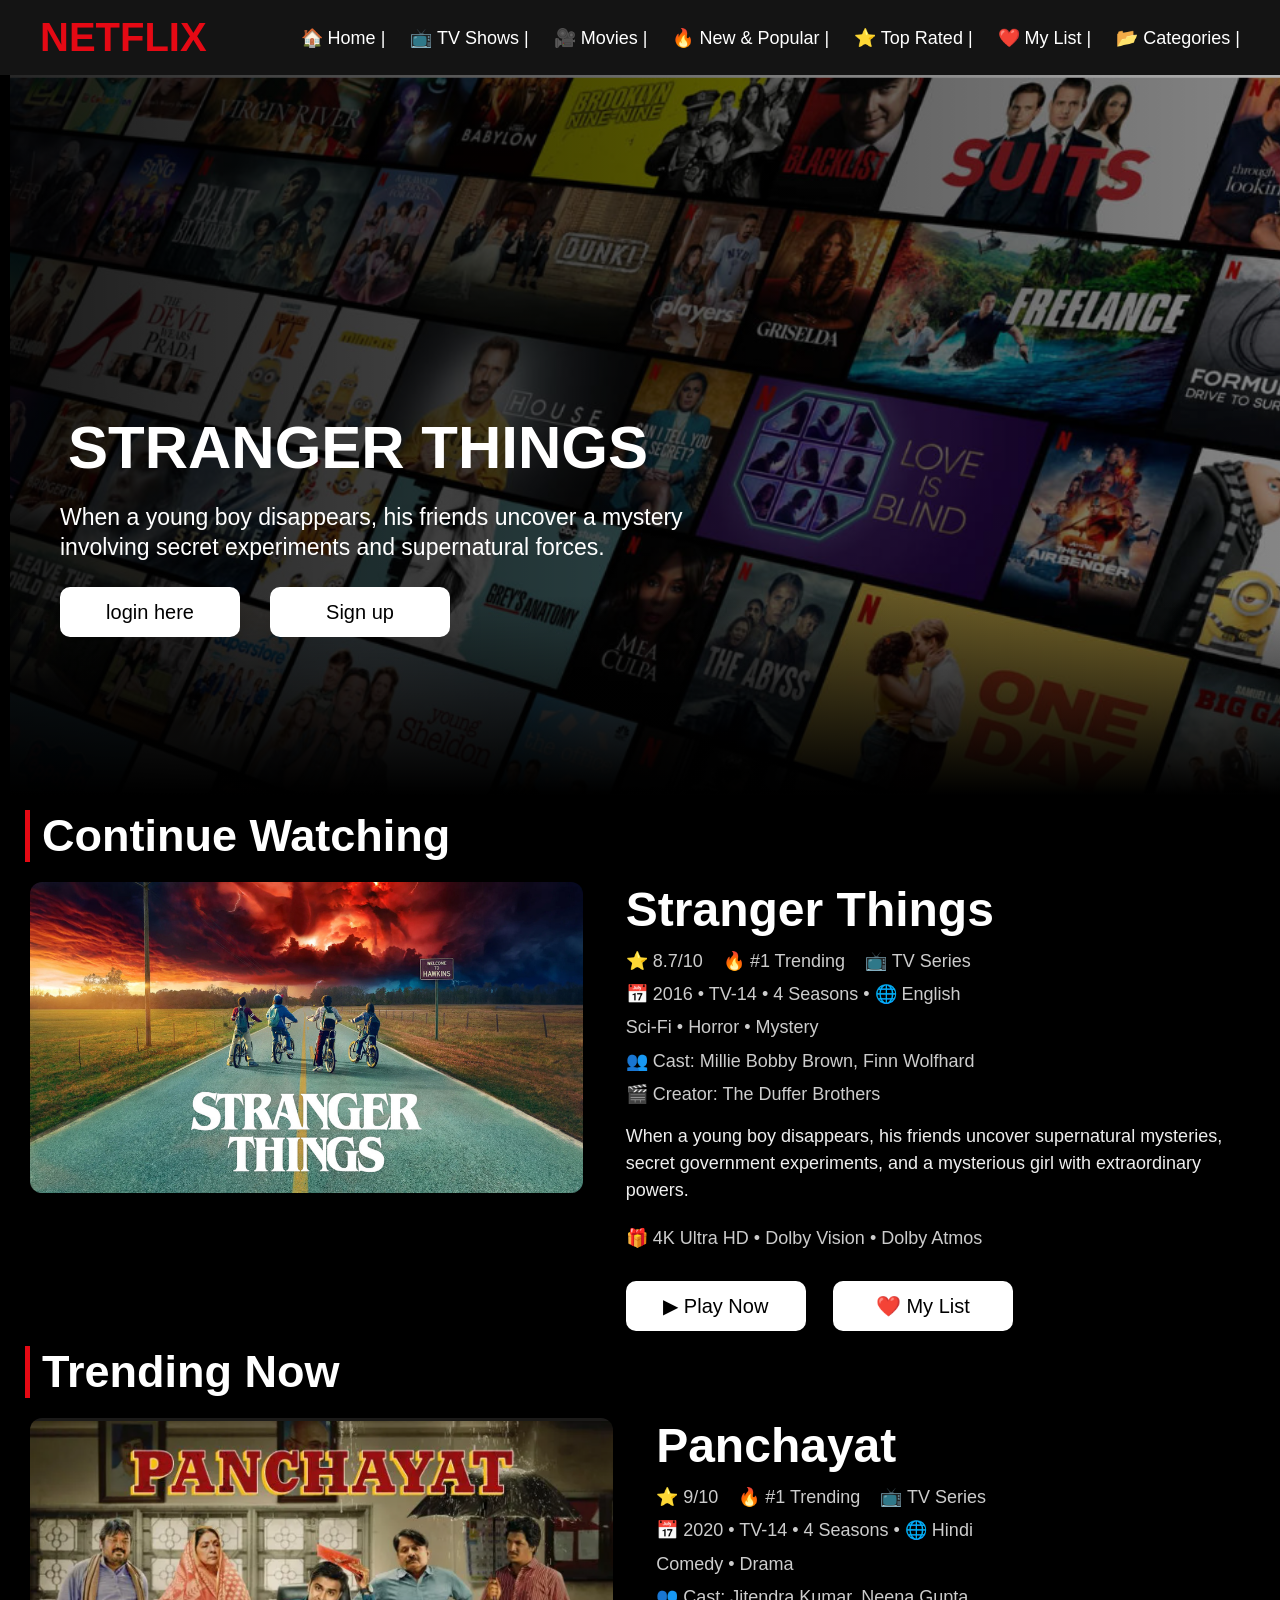
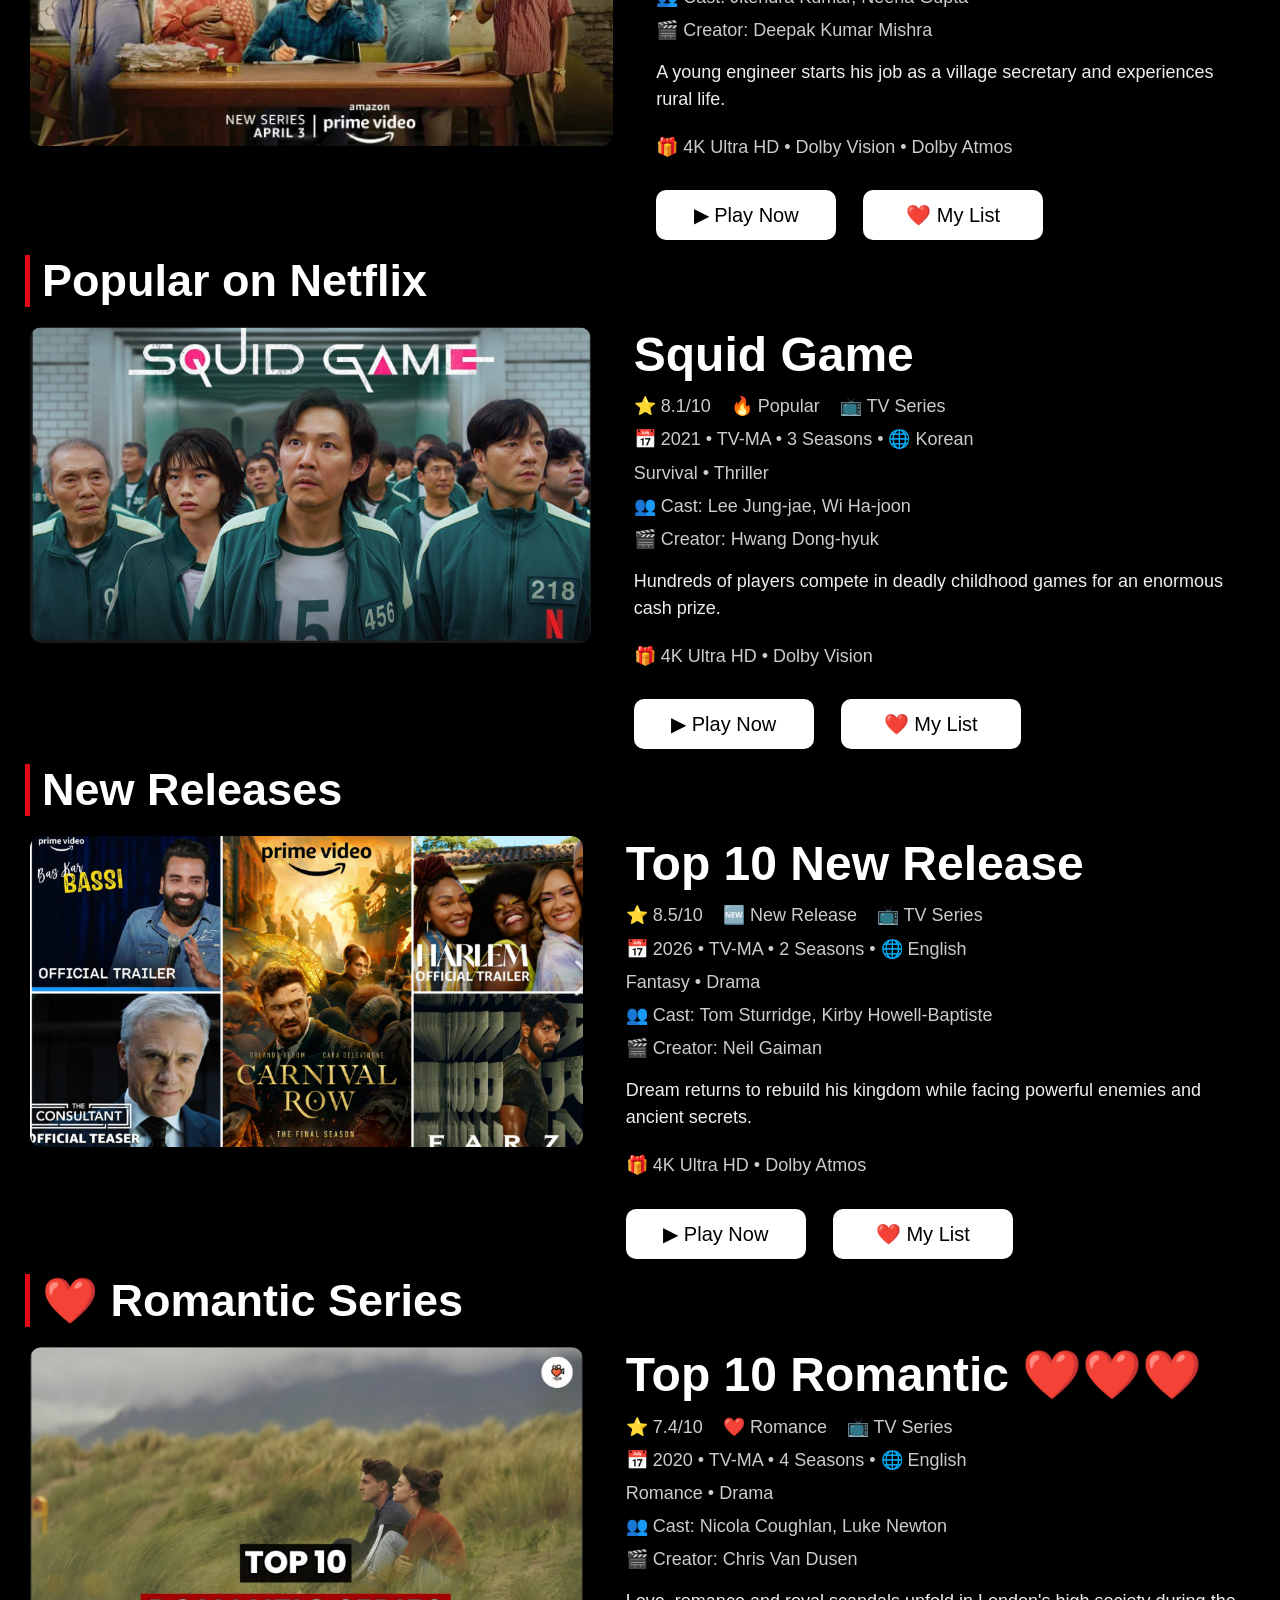
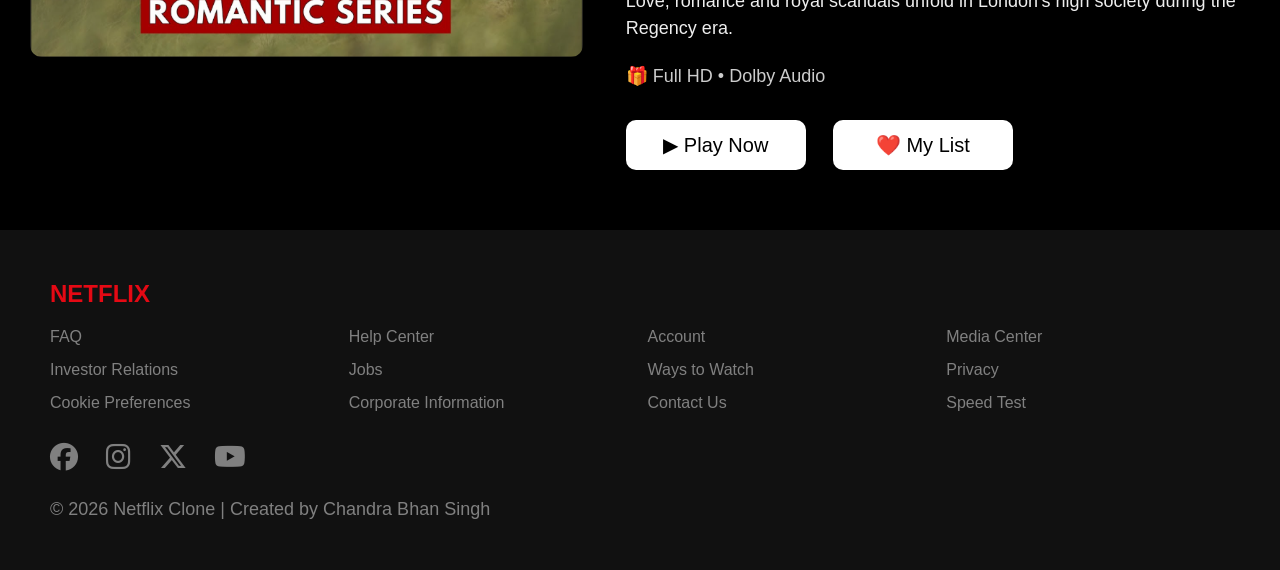
==== index.html @ 5c164d1e "Rename main.html to index.html" ====
<!DOCTYPE html>
<html lang="en">

<head>
    <meta charset="UTF-8">
    <meta name="viewport" content="width=device-width, initial-scale=1.0">
    <link rel="stylesheet" href="https://cdnjs.cloudflare.com/ajax/libs/font-awesome/6.6.0/css/all.min.css">
    <link rel="stylesheet" href="index.css">
    <title>Document</title>
</head>

<body>
    <nav>
        <div class="logo">NETFLIX</div>
        <div class="menu">
            <a href="index.html"> 🏠 Home | </a>
            <a href="show.html"> 📺 TV Shows | </a>
            <a href="movie.html"> 🎥 Movies | </a>
            <a href="pupular.html"> 🔥 New & Popular | </a>
            <a href="top.html"> ⭐ Top Rated | </a>
            <a href="mylist.html"> ❤️ My List | </a>
            <a href="categories.html"> 📂 Categories | </a>
        </div>
    </nav>


    <section class="hero">
        <div class="hero-content">
            <h1>STRANGER THINGS</h1>
            <p>
                When a young boy disappears, his friends uncover a mystery <br>
                involving secret experiments and supernatural forces.
            </p>
            <div class="btn-group">
                <a href="login.html" class="auth-btn">login here</a>
                <a href="login.html" class="auth-btn">Sign up</a>
            </div>
        </div>
    </section>

    <section class="section">
        <h2 class="title">Continue Watching</h2>
        <div class="movies">
            <a href="https://www.youtube.com/watch?v=oqxAJKy0ii4" target="_blank">
                <img src="image/strainger things.jpg" alt="Stranger Things">
            </a>
            <div class="details">
                <h3>Stranger Things</h3>
                <p class="info">
                    ⭐ 8.7/10 &nbsp;&nbsp; 🔥 #1 Trending &nbsp;&nbsp; 📺 TV Series
                </p>
                <p class="year">
                    📅 2016 • TV-14 • 4 Seasons • 🌐 English
                </p>
                <p class="genre">
                    Sci-Fi • Horror • Mystery
                </p>
                <p class="cast">
                    👥 Cast: Millie Bobby Brown, Finn Wolfhard
                </p>
                <p class="creator">
                    🎬 Creator: The Duffer Brothers
                </p>
                <p class="desc">
                    When a young boy disappears, his friends uncover
                    supernatural mysteries, secret government experiments,
                    and a mysterious girl with extraordinary powers.
                </p>
                <p class="quality">
                    🎁 4K Ultra HD • Dolby Vision • Dolby Atmos
                </p>
                <div class="btn-group">
                    <a href="show.html" class="auth-btn">▶ Play Now</a>
                    <a href="mylist.html" class="auth-btn">❤️ My List</a>
                </div>
            </div>
        </div>
    </section>

    <section class="section">
        <h2 class="title">Trending Now</h2>
        <div class="movies">
            <a href="https://www.youtube.com/watch?v=oqxAJKy0ii4" target="_blank">
                <img src="homeimg/panchayat.png" alt="Panchayat">
            </a>
            <div class="details">
                <h3>Panchayat</h3>
                <p class="info">
                    ⭐ 9/10 &nbsp;&nbsp; 🔥 #1 Trending &nbsp;&nbsp; 📺 TV Series
                </p>
                <p class="year">
                    📅 2020 • TV-14 • 4 Seasons • 🌐 Hindi
                </p>
                <p class="genre">
                    Comedy • Drama
                </p>
                <p class="cast">
                    👥 Cast: Jitendra Kumar, Neena Gupta
                </p>
                <p class="creator">
                    🎬 Creator: Deepak Kumar Mishra
                </p>
                <p class="desc">
                    A young engineer starts his job as a village secretary
                    and experiences rural life.
                </p>
                <p class="quality">
                    🎁 4K Ultra HD • Dolby Vision • Dolby Atmos
                </p>
                <div class="btn-group">
                    <a href="show.html" class="auth-btn">▶ Play Now</a>
                    <a href="mylist.html" class="auth-btn">❤️ My List</a>
                </div>
            </div>
        </div>
    </section>

    <section class="section">
        <h2 class="title">Popular on Netflix</h2>

        <div class="movies">

            <a href="https://www.youtube.com/watch?v=oqxAJKy0ii4" target="_blank">
                <img src="homeimg/squid2.png" alt="Squid Game">
            </a>

            <div class="details">

                <h3>Squid Game</h3>

                <p class="info">
                    ⭐ 8.1/10 &nbsp;&nbsp; 🔥 Popular &nbsp;&nbsp; 📺 TV Series
                </p>

                <p class="year">
                    📅 2021 • TV-MA • 3 Seasons • 🌐 Korean
                </p>

                <p class="genre">
                    Survival • Thriller
                </p>

                <p class="cast">
                    👥 Cast: Lee Jung-jae, Wi Ha-joon
                </p>

                <p class="creator">
                    🎬 Creator: Hwang Dong-hyuk
                </p>

                <p class="desc">
                    Hundreds of players compete in deadly childhood games
                    for an enormous cash prize.
                </p>

                <p class="quality">
                    🎁 4K Ultra HD • Dolby Vision
                </p>
                <div class="btn-group">
                    <a href="show.html" class="auth-btn">▶ Play Now</a>
                    <a href="mylist.html" class="auth-btn">❤️ My List</a>
                </div>

            </div>

        </div>
    </section>

    <section class="section">
        <h2 class="title">New Releases</h2>

        <div class="movies">

            <a href="https://www.youtube.com/watch?v=oqxAJKy0ii4" target="_blank">
                <img src="homeimg/newrelease.png" alt="The Sandman">
            </a>

            <div class="details">

                <h3>Top 10 New Release </h3>

                <p class="info">
                    ⭐ 8.5/10 &nbsp;&nbsp; 🆕 New Release &nbsp;&nbsp; 📺 TV Series
                </p>

                <p class="year">
                    📅 2026 • TV-MA • 2 Seasons • 🌐 English
                </p>

                <p class="genre">
                    Fantasy • Drama
                </p>

                <p class="cast">
                    👥 Cast: Tom Sturridge, Kirby Howell-Baptiste
                </p>

                <p class="creator">
                    🎬 Creator: Neil Gaiman
                </p>

                <p class="desc">
                    Dream returns to rebuild his kingdom while facing
                    powerful enemies and ancient secrets.
                </p>

                <p class="quality">
                    🎁 4K Ultra HD • Dolby Atmos
                </p>

                <div class="btn-group">
                    <a href="show.html" class="auth-btn">▶ Play Now</a>
                    <a href="mylist.html" class="auth-btn">❤️ My List</a>
                </div>
            </div>

        </div>
    </section>





    <section class="section">
        <h2 class="title">❤️ Romantic Series</h2>

        <div class="movies">

            <a href="https://www.youtube.com/watch?v=oqxAJKy0ii4" target="_blank">
                <img src="homeimg/romantic.png" alt="Bridgerton">
            </a>

            <div class="details">

                <h3>Top 10 Romantic ❤️❤️❤️</h3>

                <p class="info">
                    ⭐ 7.4/10 &nbsp;&nbsp; ❤️ Romance &nbsp;&nbsp; 📺 TV Series
                </p>

                <p class="year">
                    📅 2020 • TV-MA • 4 Seasons • 🌐 English
                </p>

                <p class="genre">
                    Romance • Drama
                </p>

                <p class="cast">
                    👥 Cast: Nicola Coughlan, Luke Newton
                </p>

                <p class="creator">
                    🎬 Creator: Chris Van Dusen
                </p>

                <p class="desc">
                    Love, romance and royal scandals unfold in London's
                    high society during the Regency era.
                </p>

                <p class="quality">
                    🎁 Full HD • Dolby Audio
                </p>

                <div class="btn-group">
                    <a href="show.html" class="auth-btn">▶ Play Now</a>
                    <a href="mylist.html" class="auth-btn">❤️ My List</a>
                </div>

            </div>

        </div>
    </section>
    <footer class="footer">
        <h2>NETFLIX</h2>
        <div class="footer-links">
            <a href="#">FAQ</a>
            <a href="#">Help Center</a>
            <a href="#">Account</a>
            <a href="#">Media Center</a>
            <a href="#">Investor Relations</a>
            <a href="#">Jobs</a>
            <a href="#">Ways to Watch</a>
            <a href="#">Privacy</a>
            <a href="#">Cookie Preferences</a>
            <a href="#">Corporate Information</a>
            <a href="#">Contact Us</a>
            <a href="#">Speed Test</a>
        </div>
        <div class="social">
            <i class="fa-brands fa-facebook"></i>
            <i class="fa-brands fa-instagram"></i>
            <i class="fa-brands fa-x-twitter"></i>
            <i class="fa-brands fa-youtube"></i>
        </div>
        <p>© 2026 Netflix Clone | Created by Chandra Bhan Singh</p>
    </footer>
    </div>
</body>

</html>
---- index.css ----
* {
    margin: 0;
    padding: 0;
    box-sizing: border-box;
}

body {
    background: #000;
    color: white;
    font-family: Arial, Helvetica, sans-serif;
}

nav {
    display: flex;
    align-items: center;
    justify-content: space-between;
    background: #141414;
    padding: 15px 40px;
    position: sticky;
    top: 0;
    z-index: 1000;
}

nav a:hover {
    color: #E50914;
}

.logo {
    font-size: 40px;
    color: #E50914;
    font-weight: bold;
}

.menu {
    display: flex;
    gap: 25px;
}

.menu a {
    color: white;
    text-decoration: none;
    font-size: 18px;
    transition: .3s;
}

.menu a:hover {
    color: #E50914;
}

.hero {
    height: 80vh;
    background-image: linear-gradient(to right, rgba(0, 0, 0, 0.85), rgba(0, 0, 0, .3)),
        url("mainwall.png");
    background-size: cover;
    background-position: center top;
    display: flex;
    align-items: center;
    padding-left: 50px;
    margin-left: 10px;
    position: relative;
}

.hero-content {
    margin-top: 150px;
    width: 900px;
    position: relative;
    z-index: 2;
}

.hero h1 {
    font-size: 60px;
    margin-bottom: 20px;
    margin-left: 8px;
}

.hero p {
    color: white;
    font-size: 23px;
    line-height: 30px;
    margin-bottom: 25px;
}

.auth-btn {
    display: inline-block;
    padding: 12px 25px;
    background: #fff;
    color: #000;
    text-decoration: none;
    border-radius: 12px;
    font-size: 18px;
    margin-right: 15px;
    cursor: pointer;
    position: relative;
    z-index: 3;
}

.auth-btn:hover {
    background: orange;
    color: #000;
}

.auth-input {
    background: rgba(255, 255, 255, .15);
    color: white;
    border: 1px solid rgba(255, 255, 255, .3);
    padding: 12px 25px;
    border: none;
    font-size: 18px;
    margin-right: 15px;
    cursor: pointer;
    border-radius: 12px;
}

.auth-input::placeholder {
    color: #ddd;
}

.title {
    border-left: 5px solid #E50914;
    padding-left: 12px;
    color: white;
    font-size: 45px;
    font-weight: bold;
    margin: 0 0 10px 35px;
}

.section {
    margin: 15px 0;
    padding: 0;
}

.section h2 {
    color: white;
    font-size: 45px;
    margin-left: 25px;
    margin-bottom: 20px;
}

.movies {
    display: flex;
    align-items: flex-start;
    gap: 18px;
    padding: 0 30px;
    margin: 15px 0;
}

.movies img {
    width: 100%;
    max-width: 620px;
    aspect-ratio: 16 / 9;
    object-fit: cover;
    border-radius: 12px;
    display: block;
}

.details {
    max-width: 750px;
    display: flex;
    flex-direction: column;
    justify-content: center;
    margin-left: 25px;
    align-items: flex-start;
}

.details h3 {
    font-size: 48px;
    margin-bottom: 8px;
}

.details .auth-btn {
    display: inline-flex;
    align-items: center;
    justify-content: center;

    width: 180px;
    /* dono button same width */
    height: 50px;
    /* same height */

    margin-top: 0px;
    margin-right: 12px;

    background: #fff;
    color: #000;
    text-decoration: none;
    border-radius: 10px;
    font-size: 20px;
}

.btn-group {
    display: flex;
    gap: 15px;
    margin-top: 20px;
}

.btn-group .auth-btn {
    width: 180px;
    height: 50px;

    display: flex;
    align-items: center;
    justify-content: center;

    font-size: 20px;
    border-radius: 10px;
}

.desc {
    font-size: 20px;
    color: #eee;
    line-height: 1.7;
    max-width: 700px;
    margin: 15px 0;
}



h1 {
    margin: 30px 0 15px 30px;
    color: white;
}

.footer {
    background: #111;
    color: white;
    padding: 50px;
    margin-top: 60px;
}

.footer h2 {
    color: #E50914;
    margin-bottom: 20px;
}

.footer-links {
    display: grid;
    grid-template-columns: repeat(4, 1fr);
    gap: 15px;
    margin-bottom: 25px;
}

.footer-links a {
    color: #b3b3b3;
    text-decoration: none;
}

.footer-links a:hover {
    color: white;
}

.social {
    font-size: 28px;
    margin-bottom: 20px;
    margin-top: 30px;
}

.social i {
    font-size: 28px;
    color: #808080;
    margin-right: 20px;
    cursor: pointer;
    transition: .3s;
}

.social i:hover {
    color: #fff;
    transform: scale(1.2);
}

.footer p {
    color: #808080;
    margin-top: 25px;
    font-size: 18px;
}

.footer a {
    color: #808080;
    text-decoration: none;
    transition: .3s;
}

.footer a:hover {
    color: white;
}

.hero::after {
    content: "";
    position: absolute;
    left: 0;
    bottom: 0;
    width: 100%;
    height: 200px;
    background: linear-gradient(transparent, #000);
    pointer-events: none;
}

.info,
.year,
.genre,
.cast,
.creator,
.quality {
    font-size: 18px;
    color: #ccc;
    margin: 4px 0;
    line-height: 1.4;
}

.desc {
    font-size: 18px;
    line-height: 1.5;
    color: #eee;
    margin: 12px 0;
    max-width: 700px;
}

.quality {
    font-size: 18px;
    color: #ccc;
    margin: 10px 0;
    display: flex;
    align-items: center;
    gap: 8px;
    flex-wrap: nowrap;
}
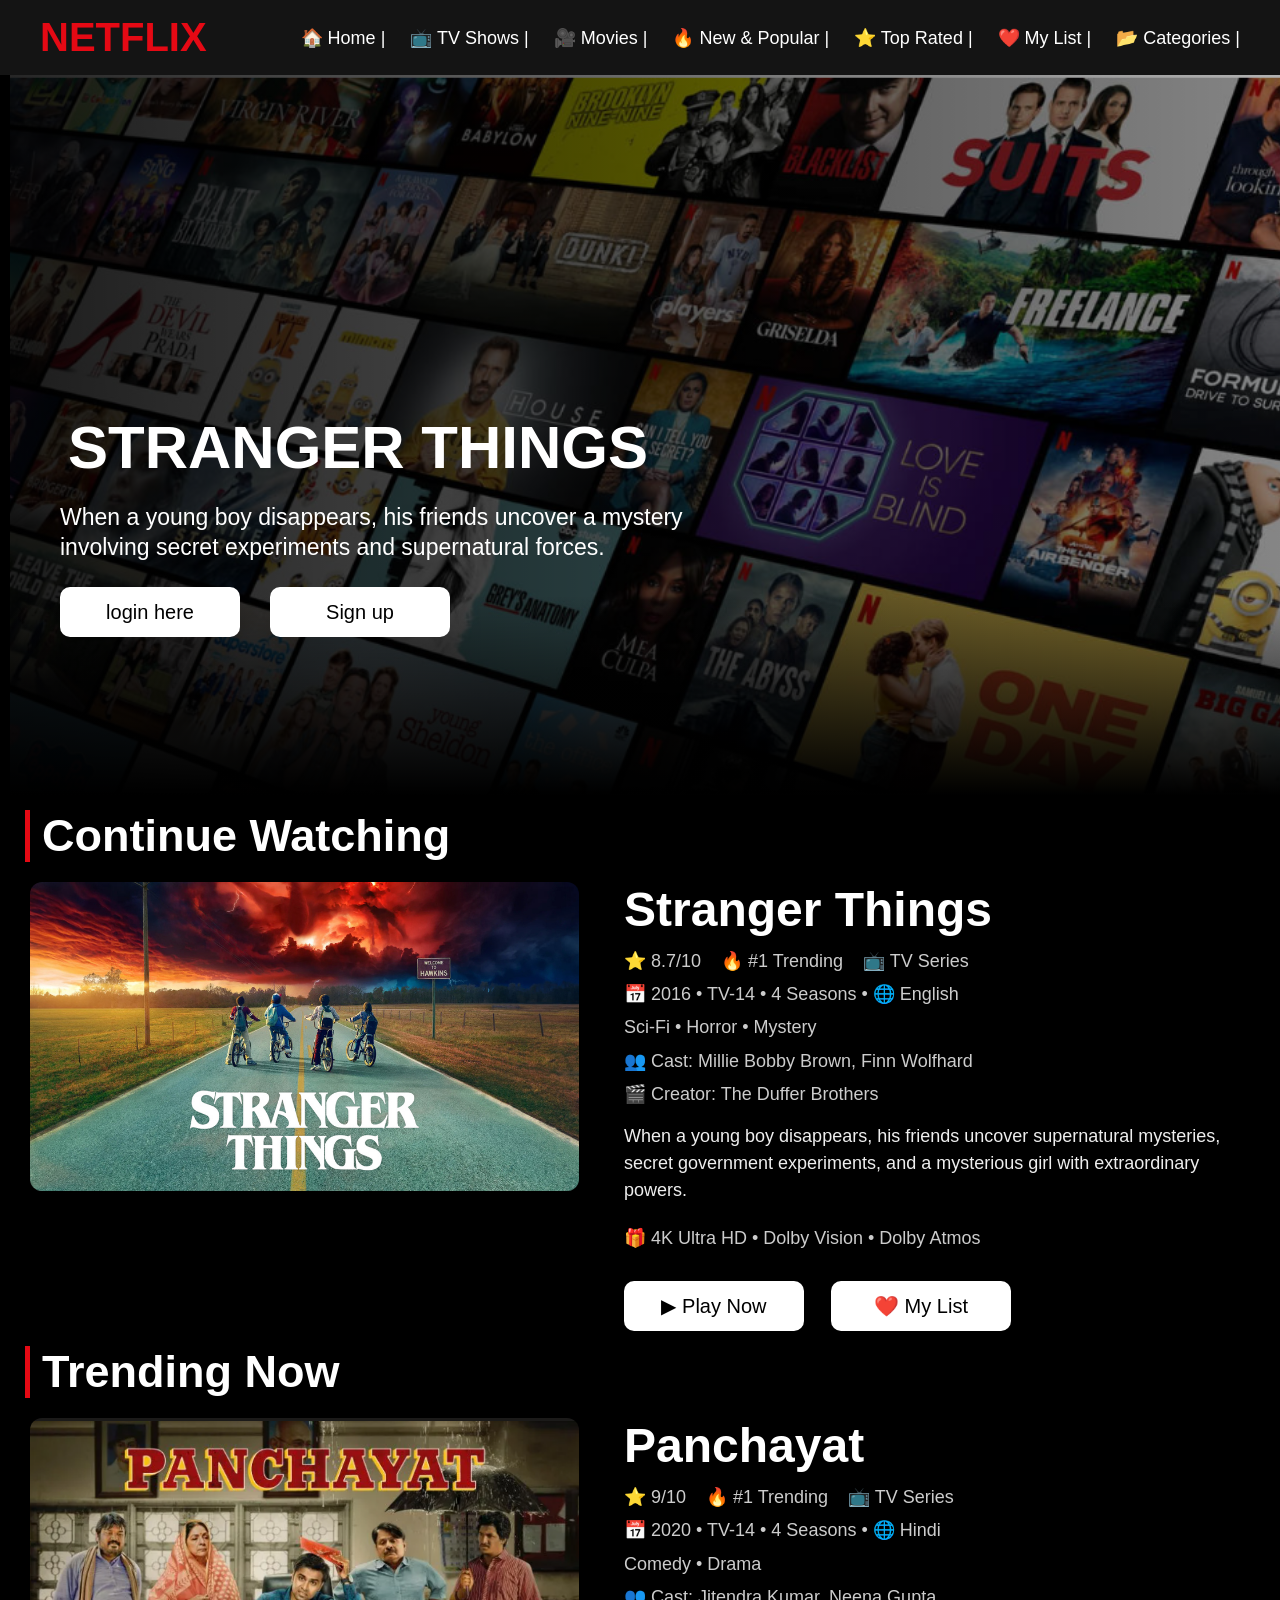
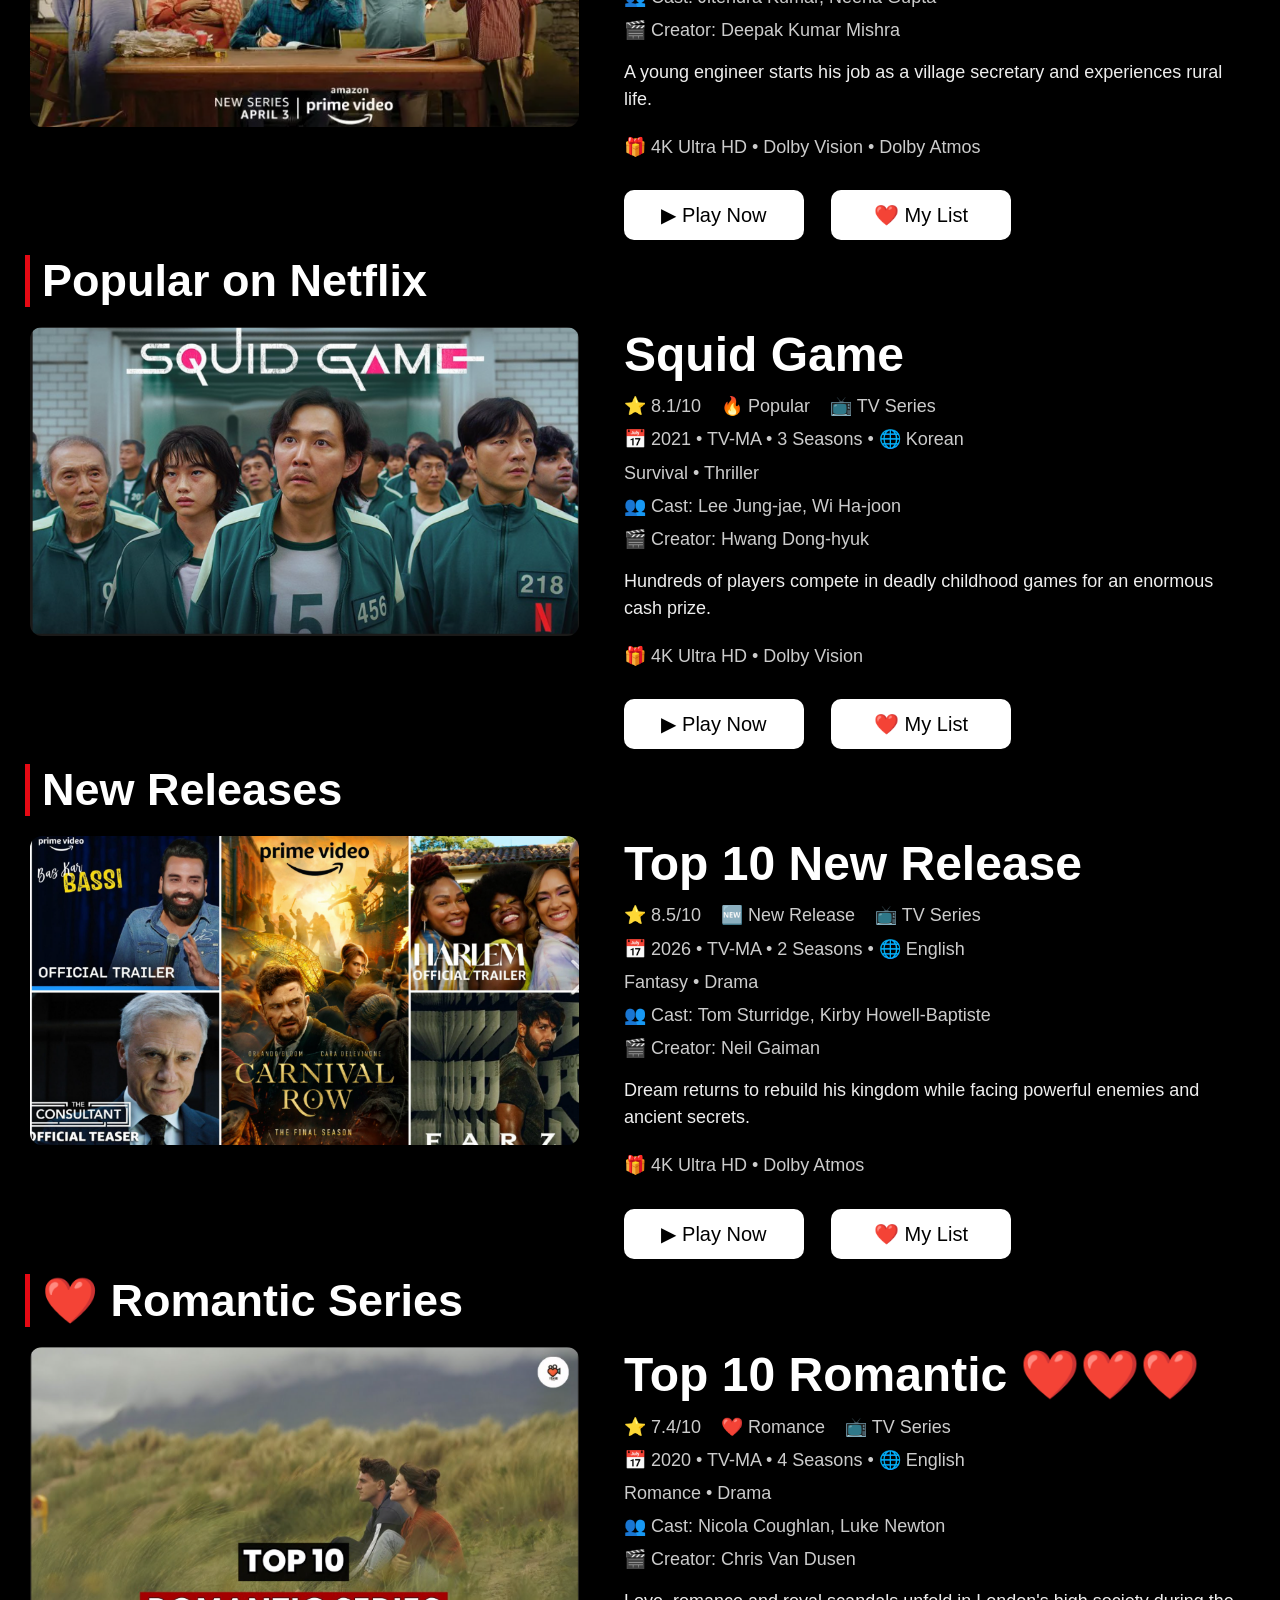
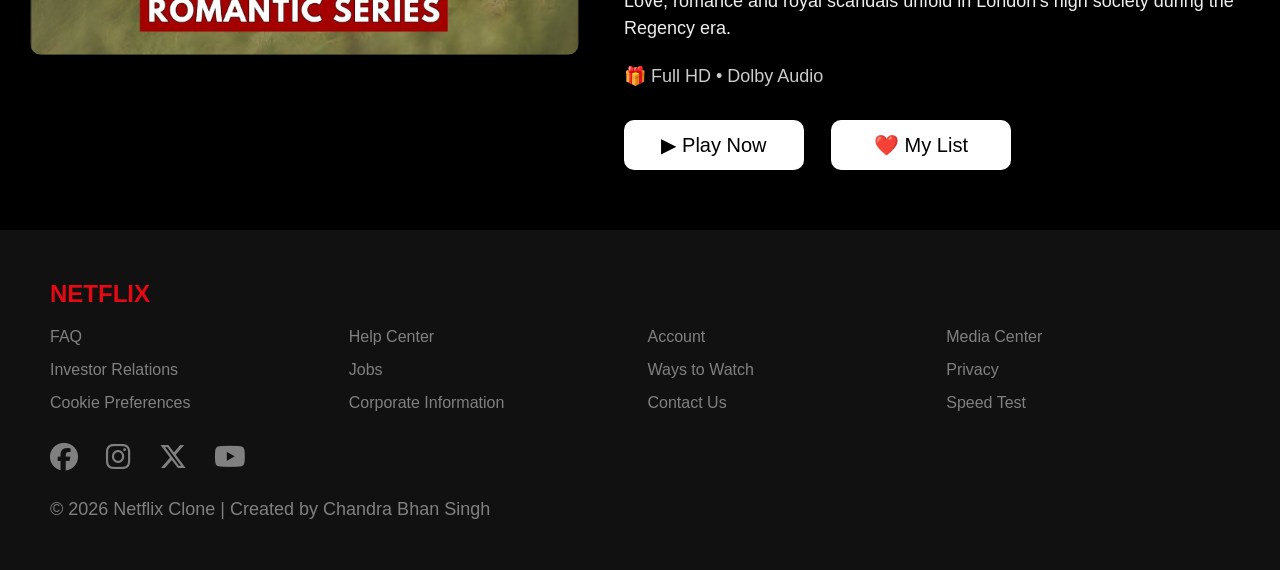
==== commit 661638e4: "Updated Netflix Clone Responsive" ====
--- a/index.html
+++ b/index.html
@@ -3,6 +3,7 @@
 
 <head>
     <meta charset="UTF-8">
+    <meta name="viewport" content="width=device-width, initial-scale=1.0">
     <meta name="viewport" content="width=device-width, initial-scale=1.0">
     <link rel="stylesheet" href="https://cdnjs.cloudflare.com/ajax/libs/font-awesome/6.6.0/css/all.min.css">
     <link rel="stylesheet" href="index.css">
@@ -23,7 +24,6 @@
         </div>
     </nav>
 
-
     <section class="hero">
         <div class="hero-content">
             <h1>STRANGER THINGS</h1>
@@ -216,10 +216,6 @@
 
         </div>
     </section>
-
-
-
-
 
     <section class="section">
         <h2 class="title">❤️ Romantic Series</h2>
--- a/index.css
+++ b/index.css
@@ -62,9 +62,8 @@
 
 .hero-content {
     margin-top: 150px;
-    width: 900px;
-    position: relative;
-    z-index: 2;
+    width: 100%;
+    max-width: 900px;
 }
 
 .hero h1 {
@@ -139,27 +138,51 @@
 .movies {
     display: flex;
     align-items: flex-start;
-    gap: 18px;
+    gap: 20px;
     padding: 0 30px;
     margin: 15px 0;
+    flex-wrap: nowrap;
+}
+
+.movies a {
+    display: block;
+    width: 100%;
+    max-width: 100%;
 }
 
 .movies img {
+    flex: 0 0 45%;
     width: 100%;
     max-width: 620px;
-    aspect-ratio: 16 / 9;
+    aspect-ratio: 16/9;
     object-fit: cover;
     border-radius: 12px;
     display: block;
 }
 
+.movies>a {
+    flex: 0 0 45%;
+    max-width: 620px;
+    width: 100%;
+    display: block;
+}
+
+.movies>a img {
+    width: 100%;
+    display: block;
+    aspect-ratio: 16/9;
+    object-fit: cover;
+    border-radius: 12px;
+}
+
 .details {
-    max-width: 750px;
+    flex: 1;
     display: flex;
     flex-direction: column;
     justify-content: center;
+    align-items: flex-start;
+    max-width: 750px;
     margin-left: 25px;
-    align-items: flex-start;
 }
 
 .details h3 {
@@ -206,14 +229,13 @@
 }
 
 .desc {
-    font-size: 20px;
+    font-size: 18px;
+    line-height: 1.5;
     color: #eee;
-    line-height: 1.7;
+    margin: 12px 0;
+    width: 100%;
     max-width: 700px;
-    margin: 15px 0;
-}
-
-
+}
 
 h1 {
     margin: 30px 0 15px 30px;
@@ -322,4 +344,133 @@
     align-items: center;
     gap: 8px;
     flex-wrap: nowrap;
+}
+
+@media (max-width:480px) {
+
+    nav {
+        flex-direction: column;
+        align-items: center;
+        justify-content: center;
+        padding: 10px;
+        gap: 10px;
+    }
+
+    .logo {
+        font-size: 24px;
+    }
+
+    .menu {
+        display: flex;
+        flex-direction: column;
+        align-items: center;
+        gap: 8px;
+        width: 100%;
+    }
+
+    .menu a {
+        font-size: 14px;
+    }
+
+    .hero {
+        height: auto;
+        margin: 0;
+        padding: 20px 15px;
+        background-position: center;
+        background-size: cover;
+    }
+
+    .hero-content {
+        width: 100%;
+        max-width: 100%;
+        margin-top: 20px;
+    }
+
+    .hero h1 {
+        font-size: 24px;
+        line-height: 30px;
+        margin: 0 0 10px;
+    }
+
+    .hero p {
+        font-size: 14px;
+        line-height: 22px;
+    }
+
+    .movies {
+        display: flex;
+        flex-direction: column;
+        align-items: center;
+        padding: 15px;
+        gap: 20px;
+    }
+
+    .movies a {
+        display: block;
+        width: 100%;
+        max-width: 100%;
+    }
+
+    .movies img {
+        display: block;
+        width: 100%;
+        height: auto;
+        max-width: 100%;
+        object-fit: cover;
+        border-radius: 12px;
+    }
+
+    .details {
+        width: 100%;
+        max-width: 100%;
+        margin: 0;
+        padding: 0;
+    }
+
+    .details h3 {
+        font-size: 22px;
+    }
+
+    .info,
+    .year,
+    .genre,
+    .cast,
+    .creator,
+    .quality,
+    .desc {
+        font-size: 14px;
+        line-height: 22px;
+    }
+
+    .btn-group {
+        display: flex;
+        flex-direction: column;
+        width: 100%;
+        gap: 10px;
+    }
+
+    .btn-group .auth-btn {
+        width: 100%;
+        height: 45px;
+        font-size: 16px;
+    }
+
+    .section h2,
+    .title {
+        font-size: 24px;
+        margin-left: 10px;
+    }
+
+    .footer {
+        padding: 20px 15px;
+    }
+
+    .footer-links {
+        grid-template-columns: 1fr;
+    }
+
+    .social {
+        text-align: center;
+    }
+
 }
